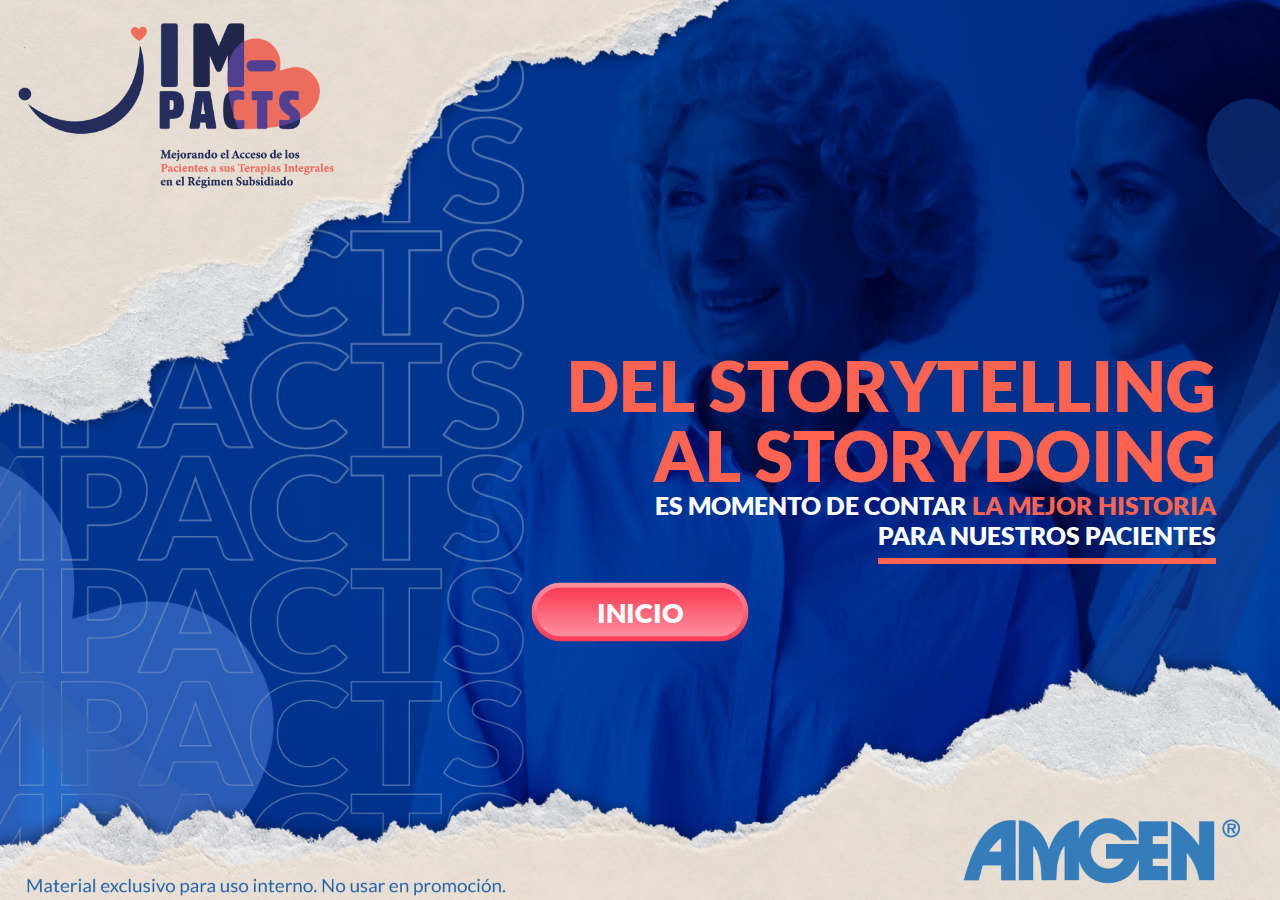
==== index.html @ 1f6a2101 "first commit" ====
<head>
   <title>Historias Impacts</title>
   <link rel="stylesheet" href="CSS/StyleSheet.css">
   <link rel="icon" type="image/x-icon" href="Images/Favicon.png">
</head>
<body>
   <!--  Inicio Container general -->
   <div class="ContentWrapper WrapperHome">
      <!--  Inicio Header -->
      <div class="HeaderContent">
        <img src="Images/Menu01PC.png" class="HeaderHomePC" />
        <img src="Images/Menu01Cel.png" class="HeaderHomeCel" />
      </div>
      <!--  Contenido -->
      <div>

        <div class="FraseHome">
<p class="TituloHome">DEL STORYTELLING<br>AL STORYDOING</p>
<p class="OracionHome">ES MOMENTO DE CONTAR <span class="TextoResaltado">LA MEJOR HISTORIA</span><br><span class="TextoSubrayado">PARA NUESTROS PACIENTES</span></p>

</div>
<div class="BotonContenido">
<a class="BotonGradiente BotonInicio">INICIO</a>

          </div>
      </div>
      <!--  Inicio Footer -->
      <div class="FooterContent">
         <img src="Images/Footer01PC.png" class="FooterHomePC" />
         <img src="Images/Footer01Cel.png" class="FooterHomeCel" />
      </div>
   </div>
</body>
---- CSS/StyleSheet.css ----
*{
     margin: 0;
     padding: 0;
     list-style: none;
     text-decoration: none;
     border: none;
     outline: none;
}
 @font-face {
     font-family: LatoRegular;
     src: url(../Fonts/Lato-Regular.woff);
}
 @font-face {
     font-family: LatoBlack;
     src: url(../Fonts/Lato-Black.woff);
}
 body{
     background-color: #022a3a;
}
 .ContentWrapper{
     height: 100vh;
     width:100vw;
     background-position: top center;
     background-repeat: no-repeat;
     background-size: cover;
}
 .HeaderContent{
     position: absolute;
     top:0;
     left:0;
}
.HeaderContentBackground{
    position: absolute;
    top:0;
    left:0;
    width:100%;
}

 .HeaderHomePC, .HeaderHomeCel {
     width:100%;
}
 .FooterContent{
     position: absolute;
     bottom:0;
     right:0;
     width:100%;
}
 .FooterHomePC, .FooterHomeCel {
     width:100%;
}
.FooterLogoPC{
  position: absolute;
  bottom:2vh;
  left:2vw;
}
.FooterDadosPC{
  width: 50vw;
  min-width: 500px;
  max-width:680px;
  float: right;
}
 .FraseHome{
     position:absolute;
     right:5%;
     top:50%;
     transform: translateY(-50%);
     z-index:10;
}
 .TituloHome{
     color:#FE6352;
     text-align:right;
     line-height: 1em;
     font-family: 'LatoBlack', sans-serif;
}
 .OracionHome{
     color:white;
     text-align:right;
     font-family: 'LatoBlack', sans-serif;
}
 .TextoSubrayado{
     padding-bottom: 8px;
     border-bottom:6px solid #FE6352;
}
 .TextoResaltado{
     color:#FE6352;
}
.BoldFont{
  font-family: 'LatoBlack', sans-serif;
}


/* Diagramación Horizontal */
 @media (min-aspect-ratio: 4/5) {
     .WrapperHome{
         background-image: url("../Images/FondoHomePC.png");
    }
    .WrapperInstrucciones{
      background-image: url("../Images/FondoInstruccionesPC.png");
    }
    .WrapperDados{
      background-image: url("../Images/FondoJuegoPC.png");
    }
     .HeaderContent{
         width:60%;
    }
     .HeaderHomeCel, .FooterHomeCel {
         display:none;
    }
     .TituloHome{
         font-size: clamp(56px, 6vw, 70px);
    }
     .OracionHome{
          font-size: clamp(20px, 2.1vw, 25px);
    }
    .Instrucciones{
      font-size: clamp(20px, 2.1vw, 25px);
    }
    .SeparadorInstrucciones{
      width: 35vw;
      min-width:350px;
      max-width:400px;
    }
    .AreaDados{
      top:50%;
      width:100%;
    }

    .EstiloDado{
      width:15vw;
      float:left;
      min-width:120px;
      max-width:200px;
    }
}
/* Diagramación Vertical */
 @media (max-aspect-ratio: 4/5) {
     .WrapperHome{
         background-image: url("../Images/FondoHomeCel.png");
    }
    .WrapperInstrucciones{
      background-image: url("../Images/FondoInstruccionesCel.png");
    }
    .WrapperDados{
      background-image: url("../Images/FondoJuegoCel.png");
    }
     .HeaderContent{
         width:100%;
    }
     .HeaderHomePC, .FooterHomePC {
         display:none;
    }
     .TituloHome{
         font-size: 9vw;
    }
     .OracionHome{
         font-size: 3vw;
    }
    .FooterLogoPC{
      display: none;
    }

    .Instrucciones{
      font-size: clamp(13px, 3vw, 22px);
    }
    .SeparadorInstrucciones{
      width: 50vw;
      min-width:220px;
      max-width:400px;
    }

    .AreaDados{
      top:45%;

    }
    .ContenedorDados{
      min-width:250px;
    }

    .EstiloDado{
      width:25vw;
      float:left;
      min-width:120px;
      max-width:180px;
    }
}

/* Botones */

.BotonContenido{
    position:absolute;
    left:50%;
    top:68%;
    transform: translate(-50%, -50%);
    z-index:10;
}

.BotonGradiente {
  font-family: 'LatoBlack', sans-serif;
    font-size: 3vh;
    padding: 8px 60px;
    text-align: center;
    color: #FFF;
    cursor: pointer;
    display: inline-block;
    border: 5px solid transparent;
    border-radius: 50px;


}

.BotonInicio{
  background: linear-gradient(#FA3A52, #FD8F9F) padding-box,
            linear-gradient(180deg, #FD8F9F, #FA3A52) border-box;
}
.BotonInstrucciones{
  background: linear-gradient(#242E5A, #5D6EA6) padding-box,
            linear-gradient(180deg, #5D6EA6, #242E5A) border-box;
}

/* Instrucciones */

.Instrucciones{
  width:100%;
  font-family: LatoRegular;
  color: #242E5A;
  text-align:center;
  position:absolute;
  left:50%;
  top:50%;
  transform: translate(-50%, -50%);
}

.SeparadorInstrucciones{
    border: 6px solid;
    margin: 0 auto;
    border-radius: 50px;
    margin-top: 10px;
}

/* Dados */

.AreaDados{
  position:absolute;
  left:50%;
  transform: translate(-50%, -50%);
  display: flex;

}
.ContenedorDados{
  margin:0 auto;
}
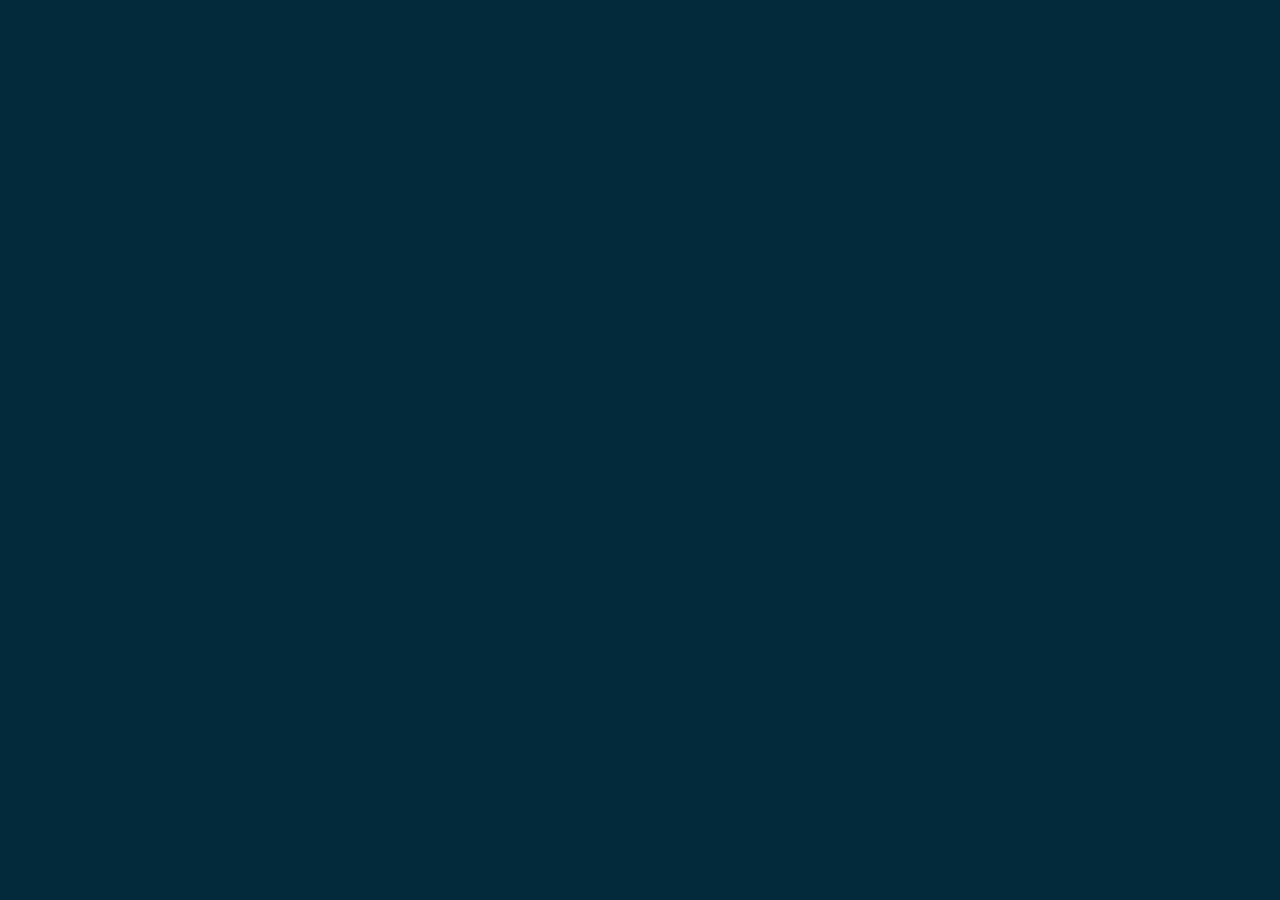
==== commit 73616c41: "Navegacion, random y animacion de dados completada" ====
--- a/index.html
+++ b/index.html
@@ -1,33 +1,16 @@
+<!DOCTYPE html>
+
+<html lang="en">
 <head>
+   <meta charset="UTF-8">
+   <meta http-equiv="X-UA-Compatible" content="IE=edge">
+   <meta name="viewport" content="width=device-width, initial-scale=1.0">
    <title>Historias Impacts</title>
    <link rel="stylesheet" href="CSS/StyleSheet.css">
+   <script src="./js/main.js" type="module" defer></script>
    <link rel="icon" type="image/x-icon" href="Images/Favicon.png">
 </head>
-<body>
-   <!--  Inicio Container general -->
-   <div class="ContentWrapper WrapperHome">
-      <!--  Inicio Header -->
-      <div class="HeaderContent">
-        <img src="Images/Menu01PC.png" class="HeaderHomePC" />
-        <img src="Images/Menu01Cel.png" class="HeaderHomeCel" />
-      </div>
-      <!--  Contenido -->
-      <div>
-
-        <div class="FraseHome">
-<p class="TituloHome">DEL STORYTELLING<br>AL STORYDOING</p>
-<p class="OracionHome">ES MOMENTO DE CONTAR <span class="TextoResaltado">LA MEJOR HISTORIA</span><br><span class="TextoSubrayado">PARA NUESTROS PACIENTES</span></p>
-
-</div>
-<div class="BotonContenido">
-<a class="BotonGradiente BotonInicio">INICIO</a>
-
-          </div>
-      </div>
-      <!--  Inicio Footer -->
-      <div class="FooterContent">
-         <img src="Images/Footer01PC.png" class="FooterHomePC" />
-         <img src="Images/Footer01Cel.png" class="FooterHomeCel" />
-      </div>
-   </div>
+<body id="Content" >
+   
 </body>
+</html>--- a/CSS/StyleSheet.css
+++ b/CSS/StyleSheet.css
@@ -249,3 +249,162 @@
 .ContenedorDados{
   margin:0 auto;
 }
+
+
+.shake{
+  animation: shake 1600ms ease-in-out 1;
+}
+
+
+@keyframes shake {
+  2% {
+      transform: translate(0,0) rotate(0.5deg);
+  }
+  4% {
+      transform: translate(0,0) rotate(-4.5deg);
+  }
+  6% {
+      transform: translate(0,0) rotate(7.5deg);
+  }
+  8% {
+      transform: translate(0,0) rotate(-2.5deg);
+  }
+  10% {
+      transform: translate(0,0) rotate(0.5deg);
+  }
+  12% {
+      transform: translate(0,0) rotate(3.5deg);
+  }
+  14% {
+      transform: translate(0,0) rotate(5.5deg);
+  }
+  16% {
+      transform: translate(0,0) rotate(1.5deg);
+  }
+  18% {
+      transform: translate(0,0) rotate(4.5deg);
+  }
+  20% {
+      transform: translate(0,0) rotate(4.5deg);
+  }
+  22% {
+      transform: translate(0,0) rotate(-6.5deg);
+  }
+  24% {
+      transform: translate(0,0) rotate(5.5deg);
+  }
+  26% {
+      transform: translate(0,0) rotate(5.5deg);
+  }
+  28% {
+      transform: translate(0,0) rotate(-4.5deg);
+  }
+  30% {
+      transform: translate(0,0) rotate(6.5deg);
+  }
+  32% {
+      transform: translate(0,0) rotate(-0.5deg);
+  }
+  34% {
+      transform: translate(0,0) rotate(-2.5deg);
+  }
+  36% {
+      transform: translate(0,0) rotate(0.5deg);
+  }
+  38% {
+      transform: translate(0,0) rotate(2.5deg);
+  }
+  40% {
+      transform: translate(0,0) rotate(-3.5deg);
+  }
+  42% {
+      transform: translate(0,0) rotate(6.5deg);
+  }
+  44% {
+      transform: translate(0,0) rotate(1.5deg);
+  }
+  46% {
+      transform: translate(0,0) rotate(2.5deg);
+  }
+  48% {
+      transform: translate(0,0) rotate(-5.5deg);
+  }
+  50% {
+      transform: translate(0,0) rotate(-4.5deg);
+  }
+  52% {
+      transform: translate(0,0) rotate(0.5deg);
+  }
+  54% {
+      transform: translate(0,0) rotate(6.5deg);
+  }
+  56% {
+      transform: translate(0,0) rotate(6.5deg);
+  }
+  58% {
+      transform: translate(0,0) rotate(3.5deg);
+  }
+  60% {
+      transform: translate(0,0) rotate(-1.5deg);
+  }
+  62% {
+      transform: translate(0,0) rotate(-2.5deg);
+  }
+  64% {
+      transform: translate(0,0) rotate(1.5deg);
+  }
+  66% {
+      transform: translate(0,0) rotate(-1.5deg);
+  }
+  68% {
+      transform: translate(0,0) rotate(-3.5deg);
+  }
+  70% {
+      transform: translate(0,0) rotate(3.5deg);
+  }
+  72% {
+      transform: translate(0,0) rotate(0.5deg);
+  }
+  74% {
+      transform: translate(0,0) rotate(4.5deg);
+  }
+  76% {
+      transform: translate(0,0) rotate(2.5deg);
+  }
+  78% {
+      transform: translate(0,0) rotate(5.5deg);
+  }
+  80% {
+      transform: translate(0,0) rotate(4.5deg);
+  }
+  82% {
+      transform: translate(0,0) rotate(-0.5deg);
+  }
+  84% {
+      transform: translate(0,0) rotate(-5.5deg);
+  }
+  86% {
+      transform: translate(0,0) rotate(-0.5deg);
+  }
+  88% {
+      transform: translate(0,0) rotate(0.5deg);
+  }
+  90% {
+      transform: translate(0,0) rotate(3.5deg);
+  }
+  92% {
+      transform: translate(0,0) rotate(-3.5deg);
+  }
+  94% {
+      transform: translate(0,0) rotate(7.5deg);
+  }
+  96% {
+      transform: translate(0,0) rotate(2.5deg);
+  }
+  98% {
+      transform: translate(0,0) rotate(3.5deg);
+  }
+  0%, 100% {
+      transform: translate(0,0) rotate(0);
+  }
+}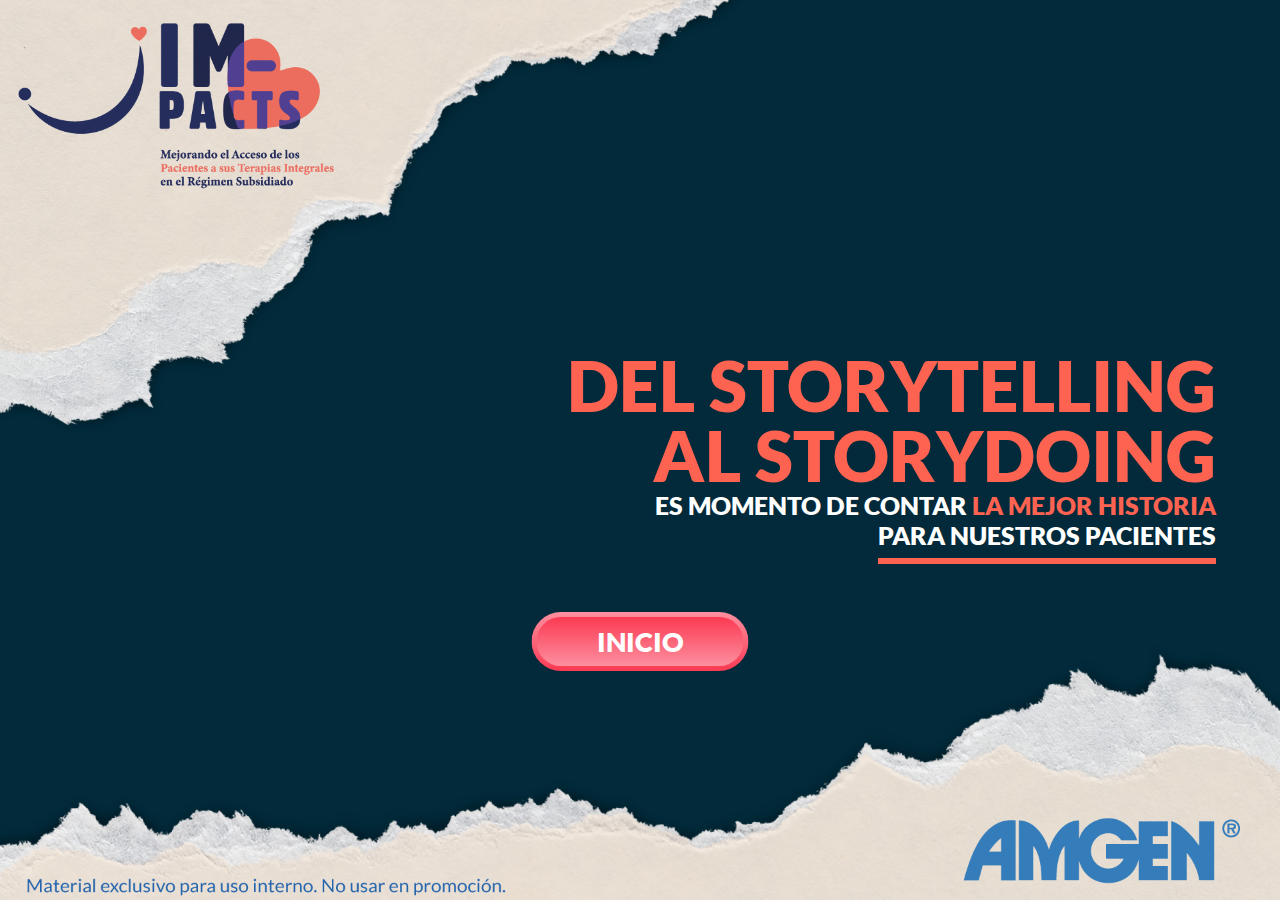
==== commit 6d850ee3: "Update index.html" ====
--- a/index.html
+++ b/index.html
@@ -7,10 +7,20 @@
    <meta name="viewport" content="width=device-width, initial-scale=1.0">
    <title>Historias Impacts</title>
    <link rel="stylesheet" href="CSS/StyleSheet.css">
+   
+ <script>  const documentHeight = () => {
+ const doc = document.documentElement
+ doc.style.setProperty('--doc-height', `${window.innerHeight}px`)
+}
+window.addEventListener(‘resize’, documentHeight)
+documentHeight()
+    
+   </script>
+   
    <script src="./js/main.js" type="module" defer></script>
    <link rel="icon" type="image/x-icon" href="Images/Favicon.png">
 </head>
 <body id="Content" >
    
 </body>
-</html>+</html>
--- a/CSS/StyleSheet.css
+++ b/CSS/StyleSheet.css
@@ -17,12 +17,17 @@
  body{
      background-color: #022a3a;
 }
+
+:root {
+ --doc-height: 100%;
+}
+
  .ContentWrapper{
-     height: 100vh;
-     width:100vw;
-     background-position: top center;
-     background-repeat: no-repeat;
-     background-size: cover;
+    height: var(--doc-height);
+    width:100vw;
+    background-position: top center;
+    background-repeat: no-repeat;
+    background-size: cover;
 }
  .HeaderContent{
      position: absolute;
@@ -37,6 +42,7 @@
 }
 
  .HeaderHomePC, .HeaderHomeCel {
+    vertical-align: bottom;
      width:100%;
 }
  .FooterContent{
@@ -46,12 +52,15 @@
      width:100%;
 }
  .FooterHomePC, .FooterHomeCel {
-     width:100%;
+    vertical-align: bottom;
+    width:100%;
 }
 .FooterLogoPC{
   position: absolute;
   bottom:2vh;
   left:2vw;
+    width: 40vw;
+    max-width: 230px;
 }
 .FooterDadosPC{
   width: 50vw;
@@ -190,7 +199,7 @@
     position:absolute;
     left:50%;
     top:68%;
-    transform: translate(-50%, -50%);
+    transform: translateX(-50%);
     z-index:10;
 }
 
@@ -407,4 +416,4 @@
   0%, 100% {
       transform: translate(0,0) rotate(0);
   }
-}+}
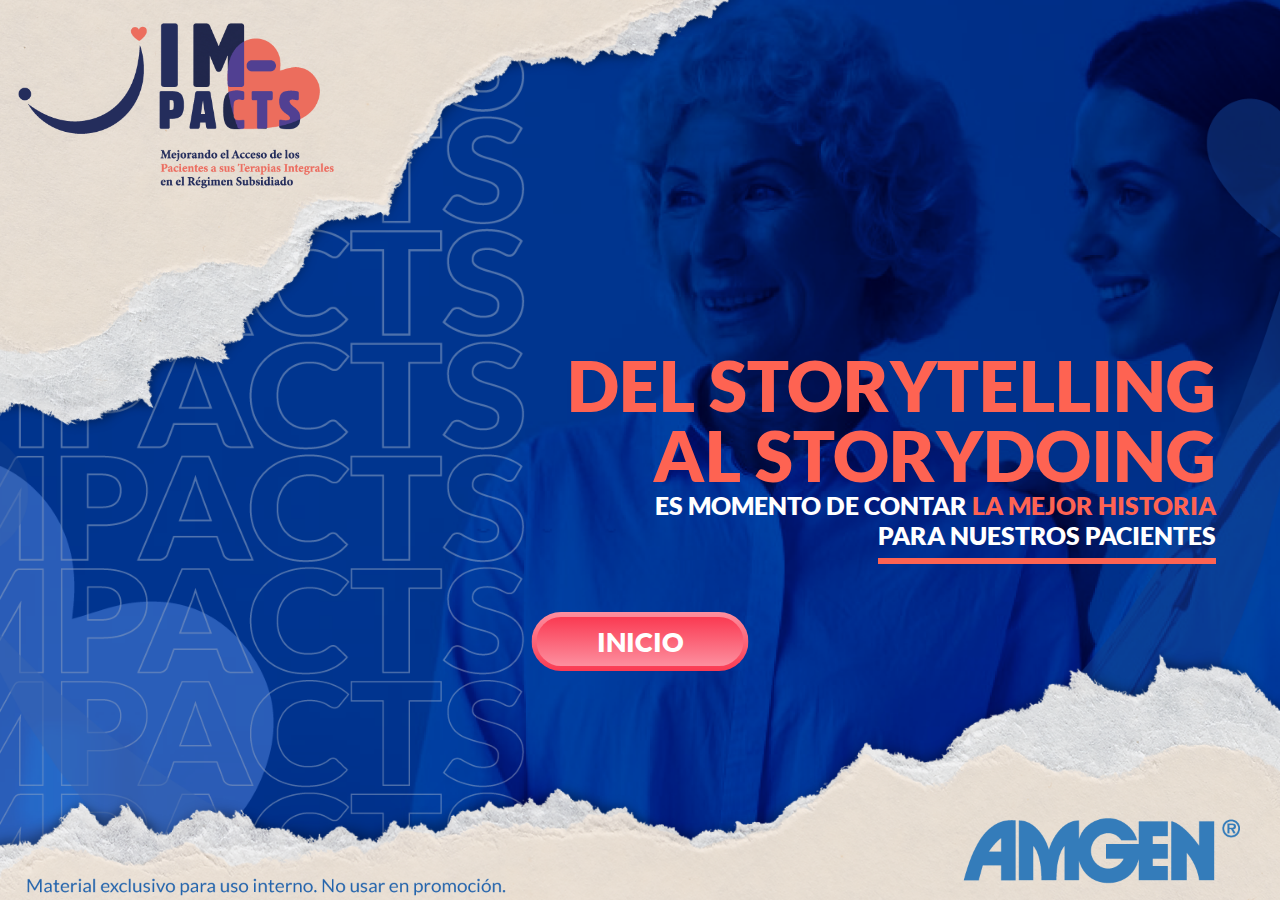
==== commit 8326593e: "Update index.html" ====
--- a/index.html
+++ b/index.html
@@ -12,7 +12,7 @@
  const doc = document.documentElement
  doc.style.setProperty('--doc-height', `${window.innerHeight}px`)
 }
-window.addEventListener(‘resize’, documentHeight)
+window.addEventListener('resize', documentHeight)
 documentHeight()
     
    </script>
--- a/CSS/StyleSheet.css
+++ b/CSS/StyleSheet.css
@@ -19,7 +19,7 @@
 }
 
 :root {
- --doc-height: 100%;
+ --doc-height: 100vh;
 }
 
  .ContentWrapper{
